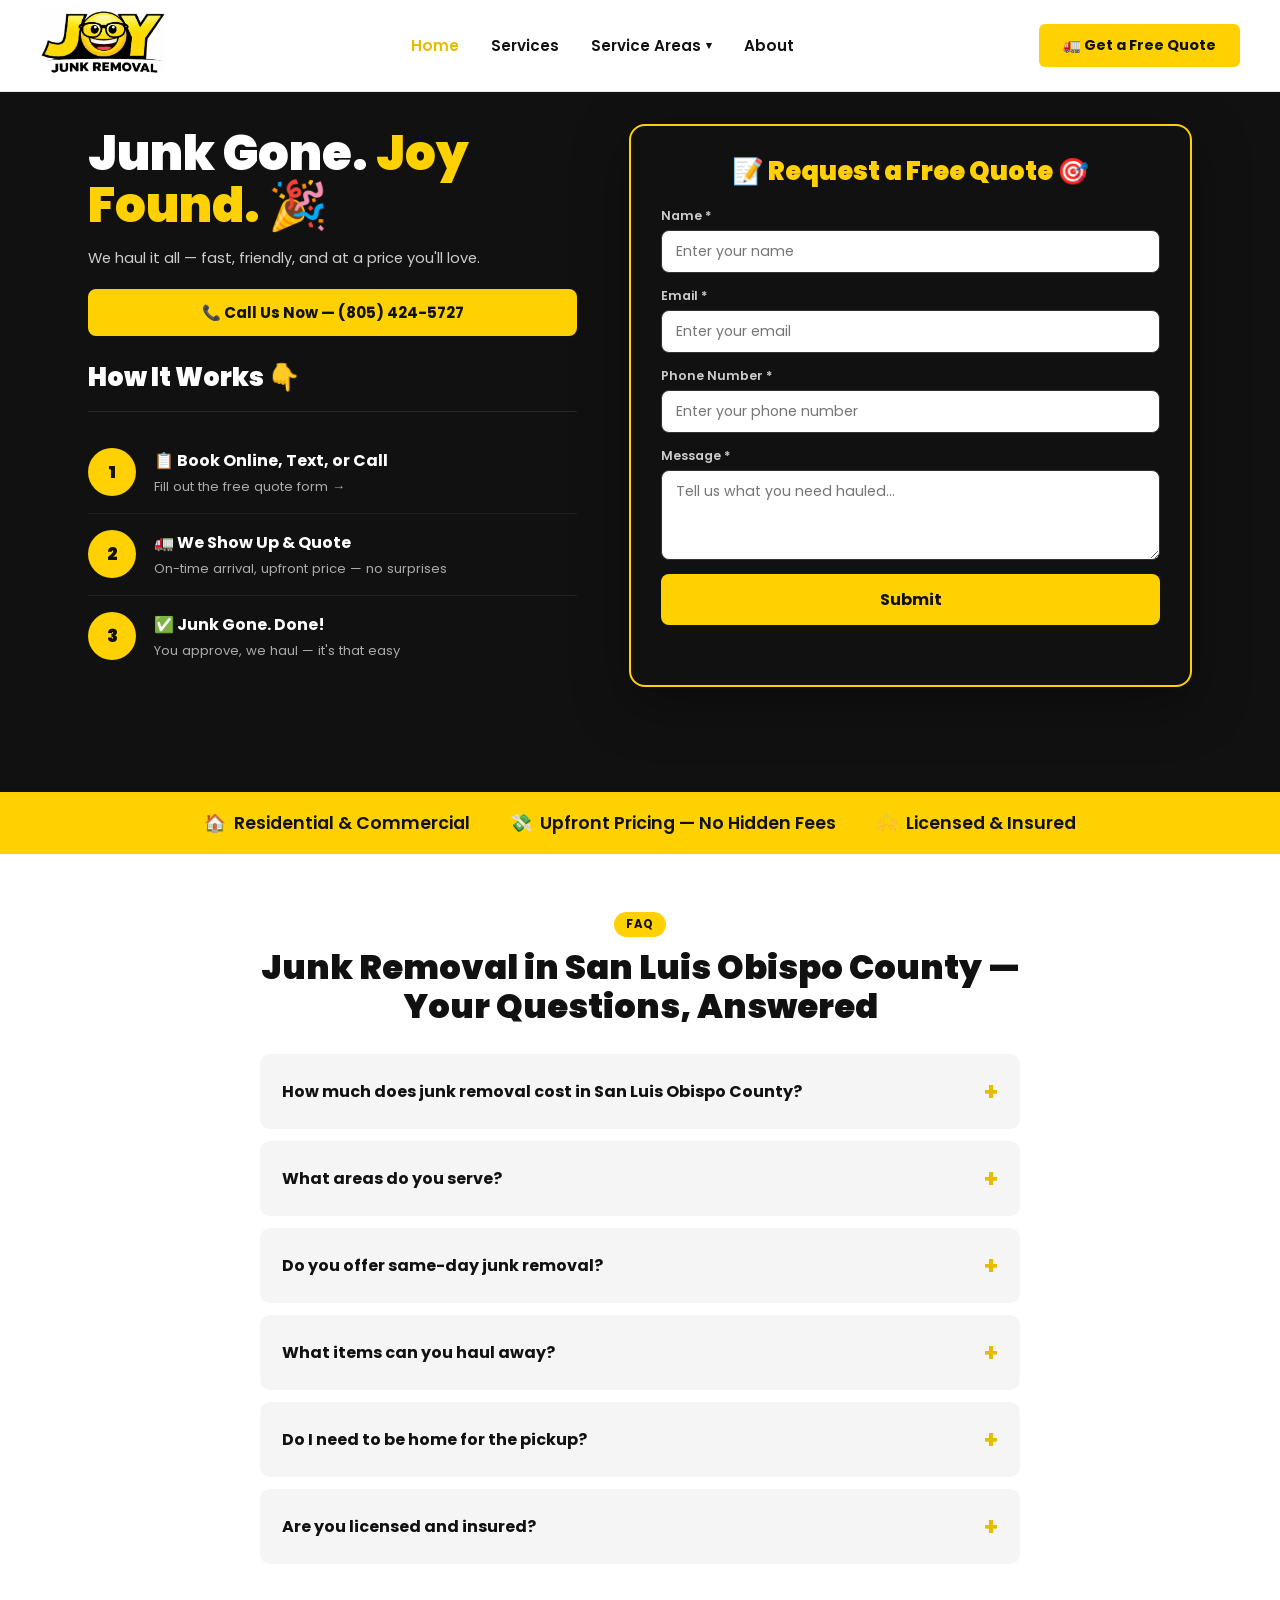
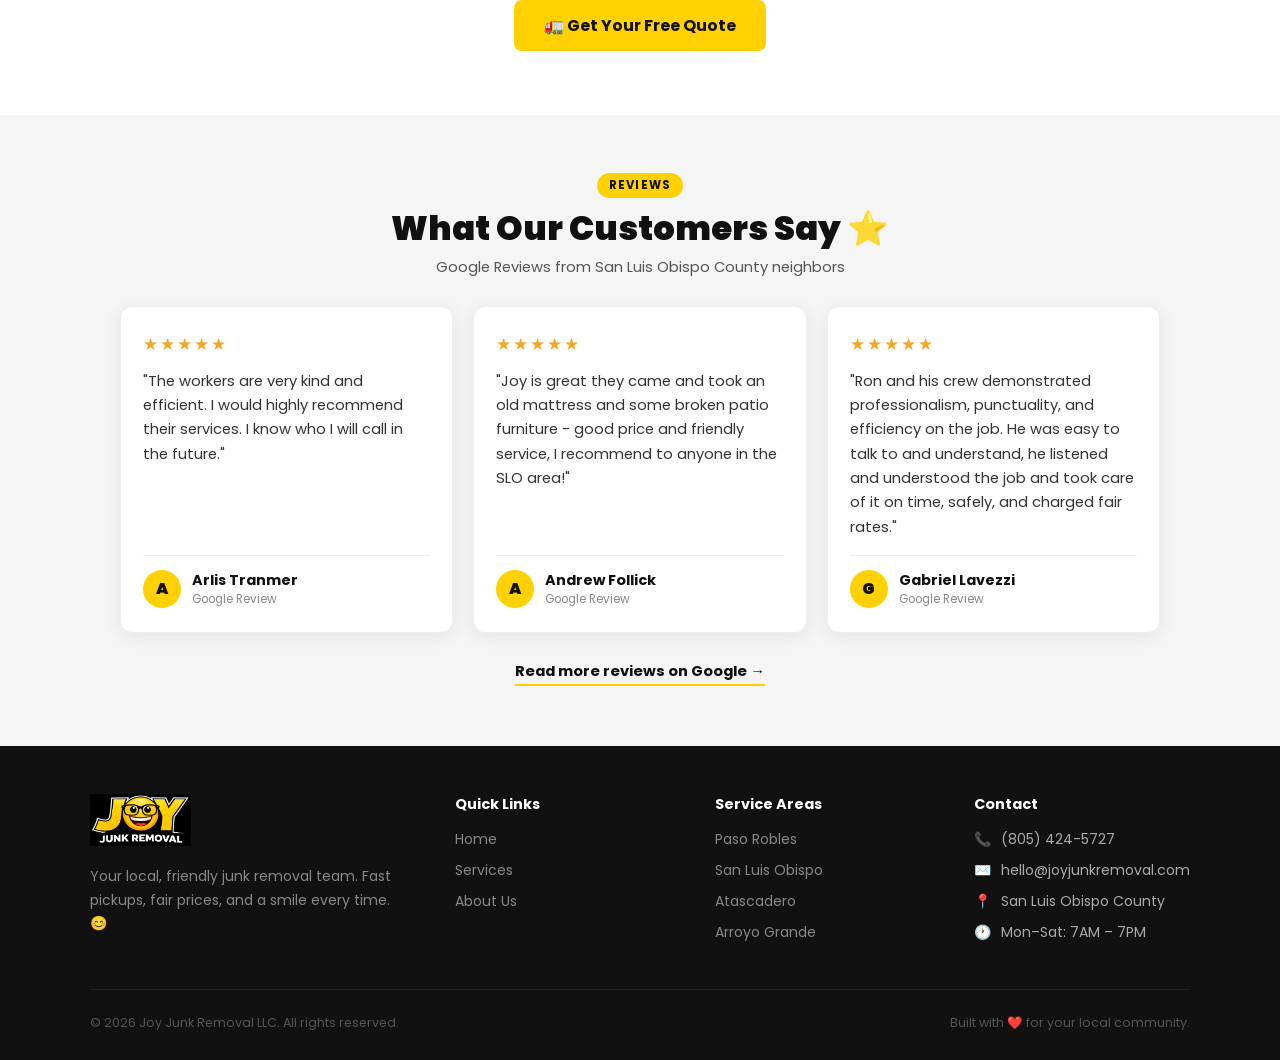
==== index.html @ c68dd7d0 "Add favicon, fix manifest icons, add branded 404 page Co-Authored-By: Claude Opus 4.8 <noreply@anthr" ====
<!DOCTYPE html>
<html lang="en">
<head>
  <meta charset="UTF-8" />
  <meta name="viewport" content="width=device-width, initial-scale=1.0" />
  <meta name="color-scheme" content="light" />
  <title>Junk Removal in San Luis Obispo County | Joy Junk Removal</title>
  <meta name="description" content="Fast, friendly junk removal in San Luis Obispo County. Upfront pricing, same-day pickups when available, licensed & insured. Call (805) 424-5727 for a free quote." />
  <link rel="canonical" href="https://joyjunkremoval.com/" />

  <!-- Open Graph / social -->
  <meta property="og:type" content="website" />
  <meta property="og:title" content="Junk Removal in San Luis Obispo County | Joy Junk Removal" />
  <meta property="og:description" content="Fast, friendly junk removal in San Luis Obispo County. Upfront pricing, licensed & insured. Call (805) 424-5727 for a free quote." />
  <meta property="og:url" content="https://joyjunkremoval.com/" />
  <meta property="og:image" content="https://joyjunkremoval.com/brand_assets/joyjunklogo.png" />
  <meta name="twitter:card" content="summary" />

  <link rel="preconnect" href="https://fonts.googleapis.com" />
  <link rel="preconnect" href="https://fonts.gstatic.com" crossorigin />
  <link href="https://fonts.googleapis.com/css2?family=Poppins:wght@400;600;700;900&display=swap" rel="stylesheet" />
  <link rel="manifest" href="manifest.json" />
  <meta name="theme-color" content="#FFD100" />
  <link rel="icon" type="image/png" href="/favicon.png" />
  <link rel="apple-touch-icon" href="/apple-touch-icon.png" />
  <link rel="stylesheet" href="css/styles.css" />

  <!-- ── LOCAL BUSINESS STRUCTURED DATA ── -->
  <script type="application/ld+json">
  {
    "@context": "https://schema.org",
    "@type": "LocalBusiness",
    "@id": "https://joyjunkremoval.com/#business",
    "name": "Joy Junk Removal",
    "image": "https://joyjunkremoval.com/brand_assets/joyjunklogo.png",
    "logo": "https://joyjunkremoval.com/brand_assets/joyjunklogo.png",
    "url": "https://joyjunkremoval.com/",
    "telephone": "+1-805-424-5727",
    "email": "hello@joyjunkremoval.com",
    "priceRange": "$$",
    "description": "Fast, friendly junk removal serving San Luis Obispo County. Furniture removal, home and estate cleanouts, appliance and electronics hauling, construction debris, and more. Upfront pricing, licensed and insured.",
    "areaServed": [
      { "@type": "AdministrativeArea", "name": "San Luis Obispo County" },
      { "@type": "City", "name": "San Luis Obispo" },
      { "@type": "City", "name": "Paso Robles" },
      { "@type": "City", "name": "Atascadero" },
      { "@type": "City", "name": "Arroyo Grande" },
      { "@type": "City", "name": "Pismo Beach" },
      { "@type": "City", "name": "Morro Bay" },
      { "@type": "City", "name": "Nipomo" },
      { "@type": "City", "name": "Templeton" },
      { "@type": "City", "name": "Los Osos" },
      { "@type": "City", "name": "Grover Beach" }
    ],
    "geo": { "@type": "GeoCoordinates", "latitude": 35.2828, "longitude": -120.6596 },
    "openingHoursSpecification": [{
      "@type": "OpeningHoursSpecification",
      "dayOfWeek": ["Monday","Tuesday","Wednesday","Thursday","Friday","Saturday"],
      "opens": "07:00",
      "closes": "19:00"
    }],
    "hasOfferCatalog": {
      "@type": "OfferCatalog",
      "name": "Junk Removal Services",
      "itemListElement": [
        { "@type": "Offer", "itemOffered": { "@type": "Service", "name": "Furniture Removal" } },
        { "@type": "Offer", "itemOffered": { "@type": "Service", "name": "Home Cleanouts" } },
        { "@type": "Offer", "itemOffered": { "@type": "Service", "name": "Construction Debris Removal" } },
        { "@type": "Offer", "itemOffered": { "@type": "Service", "name": "Appliance & Electronics Hauling" } },
        { "@type": "Offer", "itemOffered": { "@type": "Service", "name": "Yard Waste Removal" } },
        { "@type": "Offer", "itemOffered": { "@type": "Service", "name": "Office Cleanouts" } },
        { "@type": "Offer", "itemOffered": { "@type": "Service", "name": "Estate Cleanouts" } },
        { "@type": "Offer", "itemOffered": { "@type": "Service", "name": "Storage Unit Cleanouts" } }
      ]
    }
  }
  </script>

  <!-- ── FAQ STRUCTURED DATA ── -->
  <script type="application/ld+json">
  {
    "@context": "https://schema.org",
    "@type": "FAQPage",
    "mainEntity": [
      {
        "@type": "Question",
        "name": "How much does junk removal cost in San Luis Obispo County?",
        "acceptedAnswer": { "@type": "Answer", "text": "Pricing depends on the volume and type of items being hauled. Text us some photos or give us a call and we will give you a clear, upfront price before we lift a single item — no hidden fees or surprises. Reach us at (805) 424-5727 or fill out our online form." }
      },
      {
        "@type": "Question",
        "name": "What areas do you serve?",
        "acceptedAnswer": { "@type": "Answer", "text": "We serve all of San Luis Obispo County, including San Luis Obispo, Paso Robles, Atascadero, Arroyo Grande, Pismo Beach, Morro Bay, Nipomo, Templeton, Los Osos, and Grover Beach." }
      },
      {
        "@type": "Question",
        "name": "Do you offer same-day junk removal?",
        "acceptedAnswer": { "@type": "Answer", "text": "Yes — we offer same-day and next-day pickups whenever our schedule allows. Call us early at (805) 424-5727 to check availability for your area." }
      },
      {
        "@type": "Question",
        "name": "What items can you haul away?",
        "acceptedAnswer": { "@type": "Answer", "text": "We haul furniture, mattresses, appliances, electronics, construction debris, yard waste, and full home, office, estate, and storage-unit cleanouts. If you're not sure about an item, just ask." }
      },
      {
        "@type": "Question",
        "name": "Do I need to be home for the pickup?",
        "acceptedAnswer": { "@type": "Answer", "text": "Not always. As long as we can safely access the items and you've approved the quote, we can often complete the job without you being on site. We'll coordinate the details when you book." }
      },
      {
        "@type": "Question",
        "name": "Are you licensed and insured?",
        "acceptedAnswer": { "@type": "Answer", "text": "Yes. Joy Junk Removal is fully licensed and insured, so your home and property are protected on every job." }
      }
    ]
  }
  </script>
</head>
<body>

  <!-- ── NAVBAR ── -->
  <nav>
    <a class="logo" href="index.html">
      <img src="brand_assets/joyjunklogo_cropped.png" alt="Joy Junk Removal" />
    </a>
    <ul class="nav-links">
      <li><a href="index.html" class="active">Home</a></li>
      <li><a href="services.html">Services</a></li>
      <li class="nav-dropdown">
        <span class="nav-dropdown-toggle">Service Areas</span>
        <ul class="nav-dropdown-menu">
          <li><a href="paso-robles-junk-removal.html">Paso Robles</a></li>
          <li><a href="san-luis-obispo-junk-removal.html">San Luis Obispo</a></li>
          <li><a href="atascadero-junk-removal.html">Atascadero</a></li>
          <li><a href="arroyo-grande-junk-removal.html">Arroyo Grande</a></li>
        </ul>
      </li>
      <li><a href="about.html">About</a></li>
    </ul>
    <a class="nav-cta" href="#quote-form">🚛 Get a Free Quote</a>
    <button class="nav-hamburger" id="nav-hamburger" aria-label="Toggle menu">
      <span></span><span></span><span></span>
    </button>
    <div class="nav-mobile-menu" id="nav-mobile-menu">
      <ul>
        <li><a href="index.html" class="active">Home</a></li>
        <li><a href="services.html">Services</a></li>
        <li class="nav-mobile-sub">
          <button class="nav-mobile-sub-toggle" id="nav-mobile-sub-toggle">Service Areas <span>+</span></button>
          <ul class="nav-mobile-sub-menu" id="nav-mobile-sub-menu">
            <li><a href="paso-robles-junk-removal.html">Paso Robles</a></li>
            <li><a href="san-luis-obispo-junk-removal.html">San Luis Obispo</a></li>
            <li><a href="atascadero-junk-removal.html">Atascadero</a></li>
            <li><a href="arroyo-grande-junk-removal.html">Arroyo Grande</a></li>
          </ul>
        </li>
        <li><a href="about.html">About</a></li>
      </ul>
    </div>
  </nav>

  <!-- ── HERO + FORM ── -->
  <div class="hero-form-wrapper">
    <div class="hero-form">

      <!-- LEFT: headline + info -->
      <div class="hero-content">
        <h1>Junk Gone. <span>Joy Found.</span> 🎉</h1>
        <p class="sub">We haul it all — fast, friendly, and at a price you'll love.</p>
        <a class="call-cta" href="tel:+18054245727">📞 Call Us Now — (805) 424-5727</a>
        <p style="font-size:1.6rem;font-weight:900;color:#fff;margin-bottom:14px;">How It Works 👇</p>
        <div class="hero-contact-strip">
          <div class="hcs-item">
            <div class="hcs-icon">1</div>
            <div>
              <a href="#quote-form" style="color:#fff;text-decoration:none;"><strong>📋 Book Online, Text, or Call</strong></a>
              <span>Fill out the free quote form →</span>
            </div>
          </div>
          <div class="hcs-item">
            <div class="hcs-icon">2</div>
            <div><strong>🚛 We Show Up & Quote</strong><span>On-time arrival, upfront price — no surprises</span></div>
          </div>
          <div class="hcs-item">
            <div class="hcs-icon">3</div>
            <div><strong>✅ Junk Gone. Done!</strong><span>You approve, we haul — it's that easy</span></div>
          </div>
        </div>
        <a href="#quote-form" class="mobile-form-cta">Fill out the form below ↓</a>
      </div>

      <!-- RIGHT: form -->
      <div class="form-panel" id="quote-form">
        <h3>📝 Request a Free Quote 🎯</h3>
        <form id="contact-form" onsubmit="submitForm(event)">
          <div class="cf-group">
            <label>Name *</label>
            <input type="text" id="cf-name" placeholder="Enter your name" required />
          </div>
          <div class="cf-group">
            <label>Email *</label>
            <input type="email" id="cf-email" placeholder="Enter your email" required />
          </div>
          <div class="cf-group">
            <label>Phone Number *</label>
            <input type="tel" id="cf-phone" placeholder="Enter your phone number" required />
          </div>
          <div class="cf-group">
            <label>Message *</label>
            <textarea id="cf-message" placeholder="Tell us what you need hauled..." required></textarea>
          </div>
          <button type="submit" class="cf-submit" id="cf-btn">Submit</button>
          <p class="cf-note" id="cf-status"></p>
        </form>
      </div>

    </div>
  </div>

  <!-- ── TRUST BAR ── -->
  <div class="trust-bar">
    <div class="trust-item"><span>🏠</span> Residential & Commercial</div>
    <div class="trust-item"><span>💸</span> Upfront Pricing — No Hidden Fees</div>
    <div class="trust-item"><span>🙌</span> Licensed & Insured</div>
  </div>

  <!-- ── FAQ ── -->
  <section class="faq-section" id="faq">
    <div class="faq-inner">
      <div class="section-label">FAQ</div>
      <h2 class="faq-heading">Junk Removal in San Luis Obispo County — Your Questions, Answered</h2>

      <details class="faq-item">
        <summary>How much does junk removal cost in San Luis Obispo County?</summary>
        <p>Pricing depends on the volume and type of items being hauled. Text us some photos or give us a call and we will give you a clear, upfront price before we lift a single item — no hidden fees or surprises. Reach us at (805) 424-5727 or fill out our online form.</p>
      </details>

      <details class="faq-item">
        <summary>What areas do you serve?</summary>
        <p>We serve all of San Luis Obispo County, including San Luis Obispo, Paso Robles, Atascadero, Arroyo Grande, Pismo Beach, Morro Bay, Nipomo, Templeton, Los Osos, and Grover Beach.</p>
      </details>

      <details class="faq-item">
        <summary>Do you offer same-day junk removal?</summary>
        <p>Yes — we offer same-day and next-day pickups whenever our schedule allows. Call us early at (805) 424-5727 to check availability for your area.</p>
      </details>

      <details class="faq-item">
        <summary>What items can you haul away?</summary>
        <p>We haul furniture, mattresses, appliances, electronics, construction debris, yard waste, and full home, office, estate, and storage-unit cleanouts. If you're not sure about an item, just ask.</p>
      </details>

      <details class="faq-item">
        <summary>Do I need to be home for the pickup?</summary>
        <p>Not always. As long as we can safely access the items and you've approved the quote, we can often complete the job without you being on site. We'll coordinate the details when you book.</p>
      </details>

      <details class="faq-item">
        <summary>Are you licensed and insured?</summary>
        <p>Yes. Joy Junk Removal is fully licensed and insured, so your home and property are protected on every job.</p>
      </details>

      <a class="faq-cta" href="#quote-form">🚛 Get Your Free Quote</a>
    </div>
  </section>

  <!-- ── CUSTOMER REVIEWS ── -->
  <section class="reviews-section" id="reviews">
    <div class="reviews-inner">
      <div class="section-label">Reviews</div>
      <h2 class="reviews-heading">What Our Customers Say ⭐</h2>
      <p class="reviews-sub">Google Reviews from San Luis Obispo County neighbors</p>
      <div class="reviews-grid">
        <div class="review-card">
          <div class="review-stars" aria-label="5 out of 5 stars">★★★★★</div>
          <p class="review-text">"The workers are very kind and efficient. I would highly recommend their services. I know who I will call in the future."</p>
          <div class="review-meta">
            <div class="review-avatar">A</div>
            <div>
              <div class="review-author">Arlis Tranmer</div>
              <div class="review-source">Google Review</div>
            </div>
          </div>
        </div>
        <div class="review-card">
          <div class="review-stars" aria-label="5 out of 5 stars">★★★★★</div>
          <p class="review-text">"Joy is great they came and took an old mattress and some broken patio furniture - good price and friendly service, I recommend to anyone in the SLO area!"</p>
          <div class="review-meta">
            <div class="review-avatar">A</div>
            <div>
              <div class="review-author">Andrew Follick</div>
              <div class="review-source">Google Review</div>
            </div>
          </div>
        </div>
        <div class="review-card">
          <div class="review-stars" aria-label="5 out of 5 stars">★★★★★</div>
          <p class="review-text">"Ron and his crew demonstrated professionalism, punctuality, and efficiency on the job. He was easy to talk to and understand, he listened and understood the job and took care of it on time, safely, and charged fair rates."</p>
          <div class="review-meta">
            <div class="review-avatar">G</div>
            <div>
              <div class="review-author">Gabriel Lavezzi</div>
              <div class="review-source">Google Review</div>
            </div>
          </div>
        </div>
      </div>
      <a class="reviews-link" href="https://share.google/LmObr60gW9SsakL2L" target="_blank" rel="noopener">Read more reviews on Google →</a>
    </div>
  </section>

  <!-- ── FOOTER ── -->
  <footer>
    <div class="footer-inner" style="grid-template-columns: 1.5fr 1fr 1fr 1fr;">
      <div class="footer-brand">
        <img src="brand_assets/joyjunklogo2_cropped.png" alt="Joy Junk Removal" />
        <p>Your local, friendly junk removal team. Fast pickups, fair prices, and a smile every time. 😊</p>
      </div>
      <div class="footer-col">
        <h4>Quick Links</h4>
        <ul>
          <li><a href="index.html">Home</a></li>
          <li><a href="services.html">Services</a></li>
          <li><a href="about.html">About Us</a></li>
        </ul>
      </div>
      <div class="footer-col">
        <h4>Service Areas</h4>
        <ul>
          <li><a href="paso-robles-junk-removal.html">Paso Robles</a></li>
          <li><a href="san-luis-obispo-junk-removal.html">San Luis Obispo</a></li>
          <li><a href="atascadero-junk-removal.html">Atascadero</a></li>
          <li><a href="arroyo-grande-junk-removal.html">Arroyo Grande</a></li>
        </ul>
      </div>
      <div class="footer-col">
        <h4>Contact</h4>
        <div class="footer-contact-item"><span>📞</span><span>(805) 424-5727</span></div>
        <div class="footer-contact-item"><span>✉️</span><span>hello@joyjunkremoval.com</span></div>
        <div class="footer-contact-item"><span>📍</span><span>San Luis Obispo County</span></div>
        <div class="footer-contact-item"><span>🕐</span><span>Mon–Sat: 7AM – 7PM</span></div>
      </div>
    </div>
    <div class="footer-bottom">
      <span>© 2026 Joy Junk Removal LLC. All rights reserved.</span>
      <span>Built with ❤️ for your local community.</span>
    </div>
  </footer>

  <script>if ("serviceWorker" in navigator) navigator.serviceWorker.register("/sw.js");</script>
  <script src="js/main.js" defer></script>
  <!-- Cloudflare Web Analytics -->
  <script defer src='https://static.cloudflareinsights.com/beacon.min.js' data-cf-beacon='{"token": "8697895367854fa19066d54d966d7712"}'></script>
</body>
</html>
---- css/styles.css ----
*, *::before, *::after { box-sizing: border-box; margin: 0; padding: 0; }
:root { color-scheme: light; }

:root {
  --yellow: #FFD100;
  --yellow-dark: #e6bc00;
  --black: #111111;
  --white: #ffffff;
  --gray: #f5f5f5;
  --text-muted: #555;
}

html { scroll-behavior: smooth; overflow-x: hidden; }

body {
  font-family: 'Poppins', sans-serif;
  color: var(--black);
  background: var(--white);
  overflow-x: hidden;
}

/* ── NAVBAR ── */
nav {
  position: sticky;
  top: 0;
  z-index: 100;
  background: var(--white);
  border-bottom: 1px solid #e8e8e8;
  display: flex;
  align-items: center;
  justify-content: space-between;
  padding: 10px 40px;
}

nav .logo img {
  height: 64px;
  width: auto;
}

nav .nav-links {
  display: flex;
  gap: 32px;
  list-style: none;
}

nav .nav-links a {
  color: var(--black);
  text-decoration: none;
  font-weight: 600;
  font-size: 0.95rem;
  transition: color 0.2s;
}

nav .nav-links a:hover,
nav .nav-links a.active { color: var(--yellow-dark); }

nav .nav-cta {
  background: var(--yellow);
  color: var(--black);
  font-weight: 700;
  font-size: 0.9rem;
  padding: 11px 24px;
  border-radius: 6px;
  text-decoration: none;
  transition: background 0.2s, transform 0.15s;
  white-space: nowrap;
}

nav .nav-cta:hover {
  background: var(--yellow-dark);
  transform: translateY(-1px);
}

/* ── HERO + FORM ── */
.hero-form {
  background: var(--black);
  color: var(--white);
  padding: 32px 48px 36px;
  display: grid;
  grid-template-columns: 1fr 1.15fr;
  gap: 52px;
  max-width: 1200px;
  margin: 0 auto;
  align-items: start;
  min-height: 700px;
}

.hero-content {
  padding-top: 4px;
  display: flex;
  flex-direction: column;
}

.hero-badge {
  display: inline-block;
  background: var(--yellow);
  color: var(--black);
  font-weight: 700;
  font-size: 0.72rem;
  letter-spacing: 0.09em;
  text-transform: uppercase;
  padding: 4px 12px;
  border-radius: 20px;
  margin-bottom: 14px;
}

.hero-content h1 {
  font-size: clamp(2rem, 3.8vw, 3rem);
  font-weight: 900;
  line-height: 1.08;
  margin-bottom: 14px;
}

.hero-content h1 span { color: var(--yellow); }

.hero-content .sub {
  font-size: 0.92rem;
  color: #ccc;
  line-height: 1.7;
  margin-bottom: 18px;
  max-width: 440px;
}

/* Phone CTA */
.call-cta {
  display: flex;
  width: 100%;
  justify-content: center;
  align-items: center;
  gap: 10px;
  background: var(--yellow);
  border: 2px solid var(--yellow);
  color: var(--black);
  font-weight: 700;
  font-size: 0.95rem;
  padding: 10px 28px;
  border-radius: 8px;
  text-decoration: none;
  transition: background 0.2s, border-color 0.2s;
  margin-bottom: 22px;
}

.call-cta:hover {
  background: var(--yellow-dark);
  border-color: var(--yellow-dark);
}

/* How It Works */
.hero-contact-strip {
  display: flex;
  flex-direction: column;
  gap: 0;
  border-top: 1px solid rgba(255,255,255,0.1);
  padding-top: 20px;
  flex: 1;
}

.hcs-item {
  display: flex;
  align-items: center;
  gap: 18px;
  font-size: 0.95rem;
  color: #bbb;
  flex: 1;
  padding: 16px 0;
  border-bottom: 1px solid rgba(255,255,255,0.07);
}

.hcs-item:last-child { border-bottom: none; }

.hcs-icon {
  width: 48px;
  height: 48px;
  background: var(--yellow);
  border-radius: 50%;
  display: flex;
  align-items: center;
  justify-content: center;
  font-size: 1.1rem;
  font-weight: 900;
  flex-shrink: 0;
  color: var(--black);
}

.hcs-item strong {
  display: block;
  color: var(--white);
  font-size: 1rem;
  font-weight: 700;
}

.hcs-item span {
  display: block;
  font-size: 0.82rem;
  color: #aaa;
  margin-top: 4px;
}

/* Form panel */
.form-panel {
  background: var(--black);
  border-radius: 16px;
  padding: 26px 30px 22px;
  box-shadow: 0 16px 56px rgba(0,0,0,0.35);
  border: 2px solid var(--yellow);
  color: var(--white);
  height: auto;
  overflow: hidden;
}

.form-panel h3 {
  font-size: 1.6rem;
  font-weight: 900;
  margin-bottom: 16px;
  color: var(--yellow);
  text-align: center;
}

.form-row {
  display: grid;
  grid-template-columns: 1fr 1fr;
  gap: 12px;
}

.form-group { margin-bottom: 10px; }

.form-group label {
  display: block;
  font-size: 0.74rem;
  font-weight: 600;
  margin-bottom: 4px;
  color: #444;
}

.form-group input,
.form-group select,
.form-group textarea {
  width: 100%;
  padding: 8px 11px;
  border: 1.5px solid #ddd;
  border-radius: 7px;
  font-family: 'Poppins', sans-serif;
  font-size: 0.85rem;
  color: var(--black);
  background: var(--white);
  transition: border-color 0.2s;
  outline: none;
}

.form-group input:focus,
.form-group select:focus,
.form-group textarea:focus {
  border-color: var(--yellow);
  box-shadow: 0 0 0 3px rgba(255,209,0,0.18);
}

.form-group textarea {
  resize: vertical;
  min-height: 62px;
}

.form-submit {
  width: 100%;
  background: var(--yellow);
  color: var(--black);
  font-family: 'Poppins', sans-serif;
  font-weight: 700;
  font-size: 0.95rem;
  padding: 12px;
  border: none;
  border-radius: 8px;
  cursor: pointer;
  margin-top: 2px;
  transition: background 0.2s, transform 0.15s;
}

.form-submit:hover {
  background: var(--yellow-dark);
  transform: translateY(-2px);
}

.form-note {
  text-align: center;
  font-size: 0.72rem;
  color: #aaa;
  margin-top: 8px;
}

/* ── TRUST BAR ── */
.trust-bar {
  background: var(--yellow);
  padding: 18px 40px;
  display: flex;
  align-items: center;
  justify-content: center;
  gap: 40px;
  flex-wrap: wrap;
}

.trust-item {
  display: flex;
  align-items: center;
  gap: 8px;
  font-weight: 600;
  font-size: 1.1rem;
  color: var(--black);
}

/* ── FOOTER ── */
footer {
  background: var(--black);
  color: #aaa;
  padding: 48px 40px 28px;
}

.footer-inner {
  max-width: 1100px;
  margin: 0 auto;
  display: grid;
  grid-template-columns: 1.5fr 1fr 1fr;
  gap: 48px;
  padding-bottom: 36px;
  border-bottom: 1px solid #222;
}

.footer-brand img {
  height: 52px;
  margin-bottom: 12px;
}

.footer-brand p {
  font-size: 0.875rem;
  line-height: 1.7;
  color: #888;
}

.footer-col h4 {
  font-size: 0.9rem;
  font-weight: 700;
  color: var(--white);
  margin-bottom: 14px;
}

.footer-col ul { list-style: none; }

.footer-col ul li {
  margin-bottom: 10px;
  font-size: 0.875rem;
}

.footer-col ul li a {
  color: #888;
  text-decoration: none;
  transition: color 0.2s;
}

.footer-col ul li a:hover { color: var(--yellow); }

.footer-contact-item {
  display: flex;
  gap: 10px;
  align-items: flex-start;
  margin-bottom: 10px;
  font-size: 0.875rem;
}

.footer-bottom {
  max-width: 1100px;
  margin: 24px auto 0;
  display: flex;
  justify-content: space-between;
  align-items: center;
  font-size: 0.78rem;
  color: #555;
  flex-wrap: wrap;
  gap: 10px;
}

/* ── SHARED (services/about pages) ── */
.section-label {
  display: inline-block; background: var(--yellow); color: var(--black);
  font-weight: 700; font-size: 0.72rem; letter-spacing: 0.1em;
  text-transform: uppercase; padding: 4px 12px; border-radius: 20px; margin-bottom: 12px;
}

.btn-cta {
  background: var(--yellow); color: var(--black); font-family: 'Poppins', sans-serif;
  font-weight: 700; font-size: 0.92rem; padding: 11px 22px; border-radius: 7px;
  text-decoration: none; white-space: nowrap; transition: background 0.2s, transform 0.15s;
  text-align: center; display: block;
}

.btn-cta:hover { background: var(--yellow-dark); transform: translateY(-1px); }

/* outer wrapper forces black bg edge-to-edge */
.hero-form-wrapper { background: var(--black); }

#quote-form { scroll-margin-top: 88px; }

/* ── CUSTOM CONTACT FORM ── */
#contact-form { display: flex; flex-direction: column; gap: 14px; }

.cf-group { display: flex; flex-direction: column; gap: 5px; }

.cf-group label {
  font-size: 0.78rem; font-weight: 600; color: #ccc;
}

.cf-group input,
.cf-group textarea {
  width: 100%; padding: 10px 14px;
  border: 1.5px solid #333; border-radius: 8px;
  font-family: 'Poppins', sans-serif; font-size: 0.88rem;
  color: var(--black); background: var(--white);
  transition: border-color 0.2s; outline: none;
}

.cf-group input:focus,
.cf-group textarea:focus {
  border-color: var(--yellow);
  box-shadow: 0 0 0 3px rgba(255,209,0,0.2);
}

.cf-group textarea { min-height: 90px; resize: vertical; }

.cf-submit {
  width: 100%; background: var(--yellow); color: var(--black);
  font-family: 'Poppins', sans-serif; font-weight: 700;
  font-size: 1rem; padding: 13px; border: none;
  border-radius: 8px; cursor: pointer;
  transition: background 0.2s, transform 0.15s;
}

.cf-submit:hover { background: var(--yellow-dark); transform: translateY(-2px); }
.cf-submit:disabled { background: #888; cursor: not-allowed; transform: none; }

.cf-note {
  text-align: center; font-size: 0.82rem;
  color: #aaa; margin-top: 4px; min-height: 20px;
}

.cf-invalid { border-color: #f87171 !important; }
.cf-invalid:focus { box-shadow: 0 0 0 3px rgba(248,113,113,0.2) !important; }
.cf-field-error { font-size: 0.75rem; color: #f87171; margin-top: 2px; }

/* ── FORM IFRAME ── */
.crm-wrap {
  overflow: hidden;
  height: 580px;
  position: relative;
  border-radius: 8px;
  background: #fff;
}

.crm-iframe {
  position: absolute;
  top: -390px;
  left: 0;
  width: 100%;
  height: 2200px;
  border: none;
  opacity: 0;
  animation: showForm 0.5s ease 2.5s forwards;
}

@keyframes showForm {
  to { opacity: 1; }
}

/* ── HAMBURGER MENU ── */
.nav-hamburger {
  display: none;
  flex-direction: column;
  gap: 5px;
  background: none;
  border: none;
  cursor: pointer;
  padding: 4px;
  margin-left: 12px;
}

.nav-hamburger span {
  display: block;
  width: 24px;
  height: 2.5px;
  background: var(--black);
  border-radius: 2px;
  transition: transform 0.25s, opacity 0.2s;
}

.nav-hamburger.open span:nth-child(1) { transform: translateY(7.5px) rotate(45deg); }
.nav-hamburger.open span:nth-child(2) { opacity: 0; }
.nav-hamburger.open span:nth-child(3) { transform: translateY(-7.5px) rotate(-45deg); }

.nav-mobile-menu {
  display: none;
  position: absolute;
  top: 100%;
  left: 0;
  right: 0;
  background: var(--black);
  border-bottom: 3px solid var(--yellow);
  z-index: 99;
}

.nav-mobile-menu.open { display: block; }

.nav-mobile-menu ul {
  list-style: none;
  padding: 8px 24px 16px;
}

.nav-mobile-menu ul li a {
  display: block;
  padding: 14px 0;
  color: var(--white);
  text-decoration: none;
  font-weight: 700;
  font-size: 1.05rem;
  border-bottom: 1px solid rgba(255,255,255,0.1);
  transition: color 0.2s;
}

.nav-mobile-menu ul li:last-child a { border-bottom: none; }

.nav-mobile-menu ul li a:hover,
.nav-mobile-menu ul li a.active { color: var(--yellow); }

/* ── NAV: SERVICE AREAS DROPDOWN (desktop) ── */
nav .nav-links { align-self: stretch; align-items: stretch; }
nav .nav-links > li { display: flex; align-items: center; }
.nav-dropdown { position: relative; }
.nav-dropdown-toggle {
  color: var(--black);
  font-weight: 600;
  font-size: 0.95rem;
  cursor: pointer;
  display: inline-flex;
  align-items: center;
  gap: 5px;
  height: 100%;
  transition: color 0.2s;
}
.nav-dropdown-toggle::after { content: "▾"; font-size: 0.7rem; }
.nav-dropdown-toggle:hover,
.nav-dropdown-toggle.active { color: var(--yellow-dark); }
.nav-dropdown-menu {
  display: none;
  position: absolute;
  top: 100%;
  left: 50%;
  transform: translateX(-50%);
  background: var(--white);
  border: 1px solid #e8e8e8;
  border-top: 3px solid var(--yellow);
  border-radius: 0 0 10px 10px;
  box-shadow: 0 14px 32px rgba(0,0,0,0.13);
  min-width: 210px;
  padding: 6px 0;
  list-style: none;
  z-index: 101;
}
.nav-dropdown:hover .nav-dropdown-menu,
.nav-dropdown:focus-within .nav-dropdown-menu { display: block; }
.nav-dropdown-menu li a {
  display: block;
  padding: 11px 20px;
  white-space: nowrap;
  font-size: 0.9rem;
  font-weight: 600;
  color: var(--black);
  text-decoration: none;
  transition: background 0.15s, color 0.15s;
}
.nav-dropdown-menu li a:hover,
.nav-dropdown-menu li a.active { background: var(--gray); color: var(--yellow-dark); }

/* ── NAV: SERVICE AREAS (mobile submenu) ── */
.nav-mobile-sub-toggle {
  width: 100%;
  background: none;
  border: none;
  border-bottom: 1px solid rgba(255,255,255,0.1);
  color: var(--white);
  font-family: 'Poppins', sans-serif;
  font-weight: 700;
  font-size: 1.05rem;
  padding: 14px 0;
  display: flex;
  justify-content: space-between;
  align-items: center;
  cursor: pointer;
}
.nav-mobile-sub-toggle span { font-size: 1.5rem; line-height: 1; transition: transform 0.2s; }
.nav-mobile-sub-toggle.open span { transform: rotate(45deg); }
.nav-mobile-menu .nav-mobile-sub-menu {
  display: none;
  list-style: none;
  padding: 0 0 0 16px;
}
.nav-mobile-menu .nav-mobile-sub-menu.open { display: block; }

/* ── FAQ SECTION ── */
.faq-section {
  background: var(--white);
  padding: 56px 24px 64px;
}

.faq-inner {
  max-width: 760px;
  margin: 0 auto;
  text-align: center;
}

.faq-heading {
  font-size: clamp(1.5rem, 3vw, 2.1rem);
  font-weight: 900;
  line-height: 1.15;
  margin-bottom: 28px;
}

.faq-item {
  text-align: left;
  background: var(--gray);
  border-radius: 10px;
  border: 2px solid transparent;
  margin-bottom: 12px;
  padding: 0 20px;
  transition: border-color 0.2s;
}

.faq-item[open] { border-color: var(--yellow); }

.faq-item summary {
  list-style: none;
  cursor: pointer;
  font-weight: 700;
  font-size: 1rem;
  padding: 18px 0;
  display: flex;
  justify-content: space-between;
  align-items: center;
  gap: 16px;
}

.faq-item summary::-webkit-details-marker { display: none; }

.faq-item summary::after {
  content: "+";
  font-size: 1.5rem;
  font-weight: 700;
  color: var(--yellow-dark);
  flex-shrink: 0;
  transition: transform 0.2s;
}

.faq-item[open] summary::after { content: "−"; }

.faq-item p {
  font-size: 0.92rem;
  color: var(--text-muted);
  line-height: 1.65;
  padding: 0 0 18px;
}

.faq-cta {
  display: inline-block;
  margin-top: 24px;
  background: var(--yellow);
  color: var(--black);
  font-weight: 700;
  font-size: 1rem;
  padding: 13px 30px;
  border-radius: 8px;
  text-decoration: none;
  transition: background 0.2s, transform 0.15s;
}

.faq-cta:hover { background: var(--yellow-dark); transform: translateY(-2px); }

/* ── SERVICE-AREA PAGES ── */
.sa-hero {
  background: var(--black);
  color: var(--white);
  text-align: center;
  padding: 52px 24px 56px;
}
.sa-hero .section-label { margin-bottom: 14px; }
.sa-hero h1 {
  font-size: clamp(1.9rem, 4vw, 2.8rem);
  font-weight: 900;
  line-height: 1.12;
  margin-bottom: 14px;
}
.sa-hero h1 span { color: var(--yellow); }
.sa-hero .sa-sub {
  font-size: 1rem;
  color: #ccc;
  line-height: 1.7;
  max-width: 640px;
  margin: 0 auto 26px;
}
.sa-hero-ctas {
  display: flex;
  gap: 14px;
  justify-content: center;
  flex-wrap: wrap;
  max-width: 540px;
  margin: 0 auto;
}
.sa-hero-ctas .call-cta,
.sa-hero-ctas .btn-cta {
  margin: 0;
  width: auto;
  flex: 1 1 210px;
  display: flex;
  align-items: center;
  justify-content: center;
  padding: 14px 22px;
  font-size: 0.95rem;
  border: 2px solid var(--yellow);
}

.sa-section {
  max-width: 860px;
  margin: 0 auto;
  padding: 46px 24px;
}
.sa-section h2 {
  font-size: clamp(1.4rem, 3vw, 2rem);
  font-weight: 900;
  line-height: 1.15;
  margin-bottom: 14px;
}
.sa-section h2 span { color: var(--yellow-dark); }
.sa-section h3 {
  font-size: 1.05rem;
  font-weight: 700;
  margin: 18px 0 4px;
}
.sa-section p {
  font-size: 0.95rem;
  color: var(--text-muted);
  line-height: 1.75;
  margin-bottom: 12px;
}
.sa-section p a { color: var(--yellow-dark); font-weight: 600; text-decoration: none; }
.sa-section p a:hover { text-decoration: underline; }

.sa-services {
  display: grid;
  grid-template-columns: repeat(3, 1fr);
  gap: 12px;
  margin-top: 20px;
}
.sa-service {
  background: var(--gray);
  border-radius: 10px;
  padding: 16px 14px;
  text-align: center;
  border: 2px solid transparent;
  text-decoration: none;
  color: var(--black);
  transition: border-color 0.2s, transform 0.15s, box-shadow 0.2s;
}
.sa-service:hover {
  border-color: var(--yellow);
  transform: translateY(-3px);
  box-shadow: 0 8px 20px rgba(0,0,0,0.08);
}
.sa-service .icon { font-size: 1.6rem; margin-bottom: 6px; display: block; }
.sa-service strong { display: block; font-size: 0.85rem; font-weight: 700; margin-bottom: 4px; }
.sa-service span { font-size: 0.75rem; color: var(--text-muted); line-height: 1.5; }

.sa-cta-band {
  background: var(--yellow);
  text-align: center;
  padding: 44px 24px;
}
.sa-cta-band h2 {
  font-size: clamp(1.4rem, 3vw, 1.9rem);
  font-weight: 900;
  margin-bottom: 10px;
  color: var(--black);
}
.sa-cta-band p { color: #333; margin-bottom: 20px; font-weight: 600; }
.sa-cta-band .sa-hero-ctas .call-cta {
  background: var(--black);
  border-color: var(--black);
  color: var(--yellow);
}
.sa-cta-band .sa-hero-ctas .call-cta:hover { background: #000; }
.sa-cta-band .sa-hero-ctas .btn-cta {
  background: var(--black);
  color: var(--yellow);
  border-color: var(--black);
}
.sa-cta-band .sa-hero-ctas .btn-cta:hover { background: #000; }

.sa-nearby {
  display: flex;
  flex-wrap: wrap;
  gap: 10px;
  margin-top: 16px;
}
.sa-nearby a {
  background: var(--gray);
  color: var(--black);
  font-weight: 600;
  font-size: 0.85rem;
  padding: 8px 16px;
  border-radius: 20px;
  text-decoration: none;
  transition: background 0.2s;
}
.sa-nearby a:hover { background: var(--yellow); }

@media (max-width: 700px) {
  .sa-services { grid-template-columns: 1fr 1fr; }
}
@media (max-width: 460px) {
  .sa-services { grid-template-columns: 1fr; }
}
@media (max-width: 600px) {
  .sa-hero-ctas { flex-direction: column; max-width: 340px; }
  .sa-hero-ctas .call-cta,
  .sa-hero-ctas .btn-cta { flex: 1 1 auto; width: 100%; }
}

/* ── CUSTOMER REVIEWS ── */
.reviews-section {
  background: var(--gray);
  padding: 56px 24px 60px;
}
.reviews-inner {
  max-width: 1040px;
  margin: 0 auto;
  text-align: center;
}
.reviews-heading {
  font-size: clamp(1.5rem, 3vw, 2.1rem);
  font-weight: 900;
  line-height: 1.15;
  margin-bottom: 8px;
}
.reviews-sub {
  font-size: 0.92rem;
  color: var(--text-muted);
  margin-bottom: 28px;
}
.reviews-grid {
  display: grid;
  grid-template-columns: repeat(3, 1fr);
  gap: 20px;
  text-align: left;
}
.review-card {
  background: var(--white);
  border-radius: 12px;
  padding: 24px 22px;
  box-shadow: 0 4px 18px rgba(0,0,0,0.07);
  display: flex;
  flex-direction: column;
  border: 1px solid #eee;
}
.review-stars {
  color: #F5A623;
  font-size: 1.05rem;
  letter-spacing: 2px;
  margin-bottom: 12px;
}
.review-text {
  font-size: 0.92rem;
  color: #333;
  line-height: 1.65;
  margin-bottom: 16px;
  flex: 1;
}
.review-meta {
  display: flex;
  align-items: center;
  gap: 11px;
  border-top: 1px solid #eee;
  padding-top: 14px;
}
.review-avatar {
  width: 38px;
  height: 38px;
  border-radius: 50%;
  background: var(--yellow);
  color: var(--black);
  font-weight: 900;
  font-size: 1rem;
  display: flex;
  align-items: center;
  justify-content: center;
  flex-shrink: 0;
}
.review-author { font-weight: 700; font-size: 0.9rem; }
.review-source { font-size: 0.74rem; color: #888; }
.reviews-link {
  display: inline-block;
  margin-top: 28px;
  font-weight: 700;
  font-size: 0.92rem;
  color: var(--black);
  text-decoration: none;
  border-bottom: 2px solid var(--yellow);
  padding-bottom: 2px;
}
.reviews-link:hover { color: var(--yellow-dark); }

@media (max-width: 820px) {
  .reviews-grid { grid-template-columns: 1fr; max-width: 520px; margin: 0 auto; }
}

/* ── MOBILE ── */
.mobile-form-cta { display: none; }
.hcs-mobile-text { display: none; }

@media (max-width: 900px) {
  .crm-iframe { top: -390px; width: 600px !important; }
  .crm-wrap { height: 580px; }
  .hcs-desktop-text { display: none; }
  .hcs-mobile-text { display: inline; }
  .mobile-form-cta {
    display: block;
    text-align: center;
    color: var(--yellow);
    font-weight: 700;
    font-size: 1.1rem;
    margin-top: 20px;
    text-decoration: none;
    animation: bounce 1.5s infinite;
  }
  @keyframes bounce {
    0%, 100% { transform: translateY(0); }
    50% { transform: translateY(6px); }
  }
  .hero-form {
    grid-template-columns: 1fr;
    padding: 36px 24px 48px;
    gap: 36px;
  }
  nav { padding: 8px 20px; }
  nav .nav-links { display: none; }
  .nav-hamburger { display: flex; }
  .nav-cta { font-size: 0.78rem; padding: 9px 10px; }
  .trust-bar { gap: 20px; padding: 16px 24px; }
  footer { padding: 40px 24px 24px; }
  .footer-inner { grid-template-columns: 1fr; gap: 28px; }
  .footer-bottom { flex-direction: column; text-align: center; }
}

@media (max-width: 480px) {
  .form-row { grid-template-columns: 1fr; }
  nav .logo img { height: 64px; }
  nav { padding: 8px 24px 8px 20px; }
}
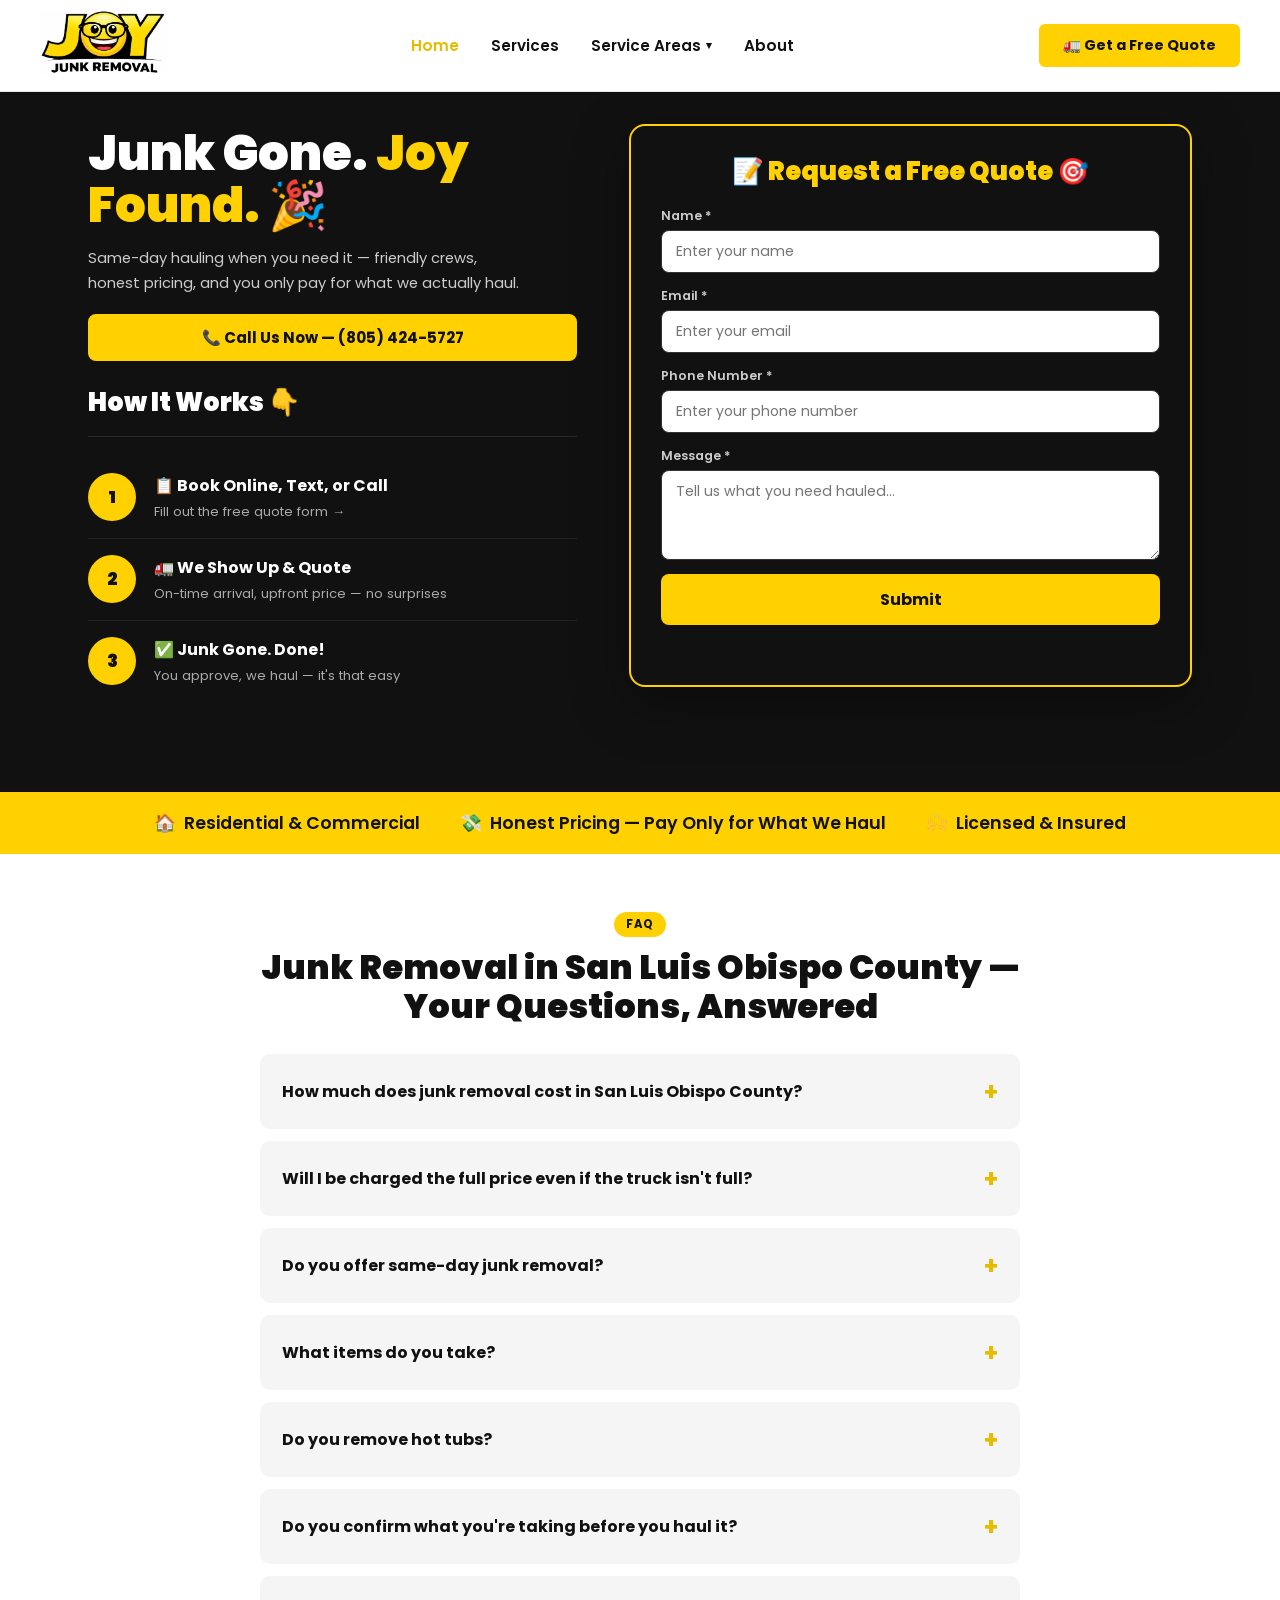
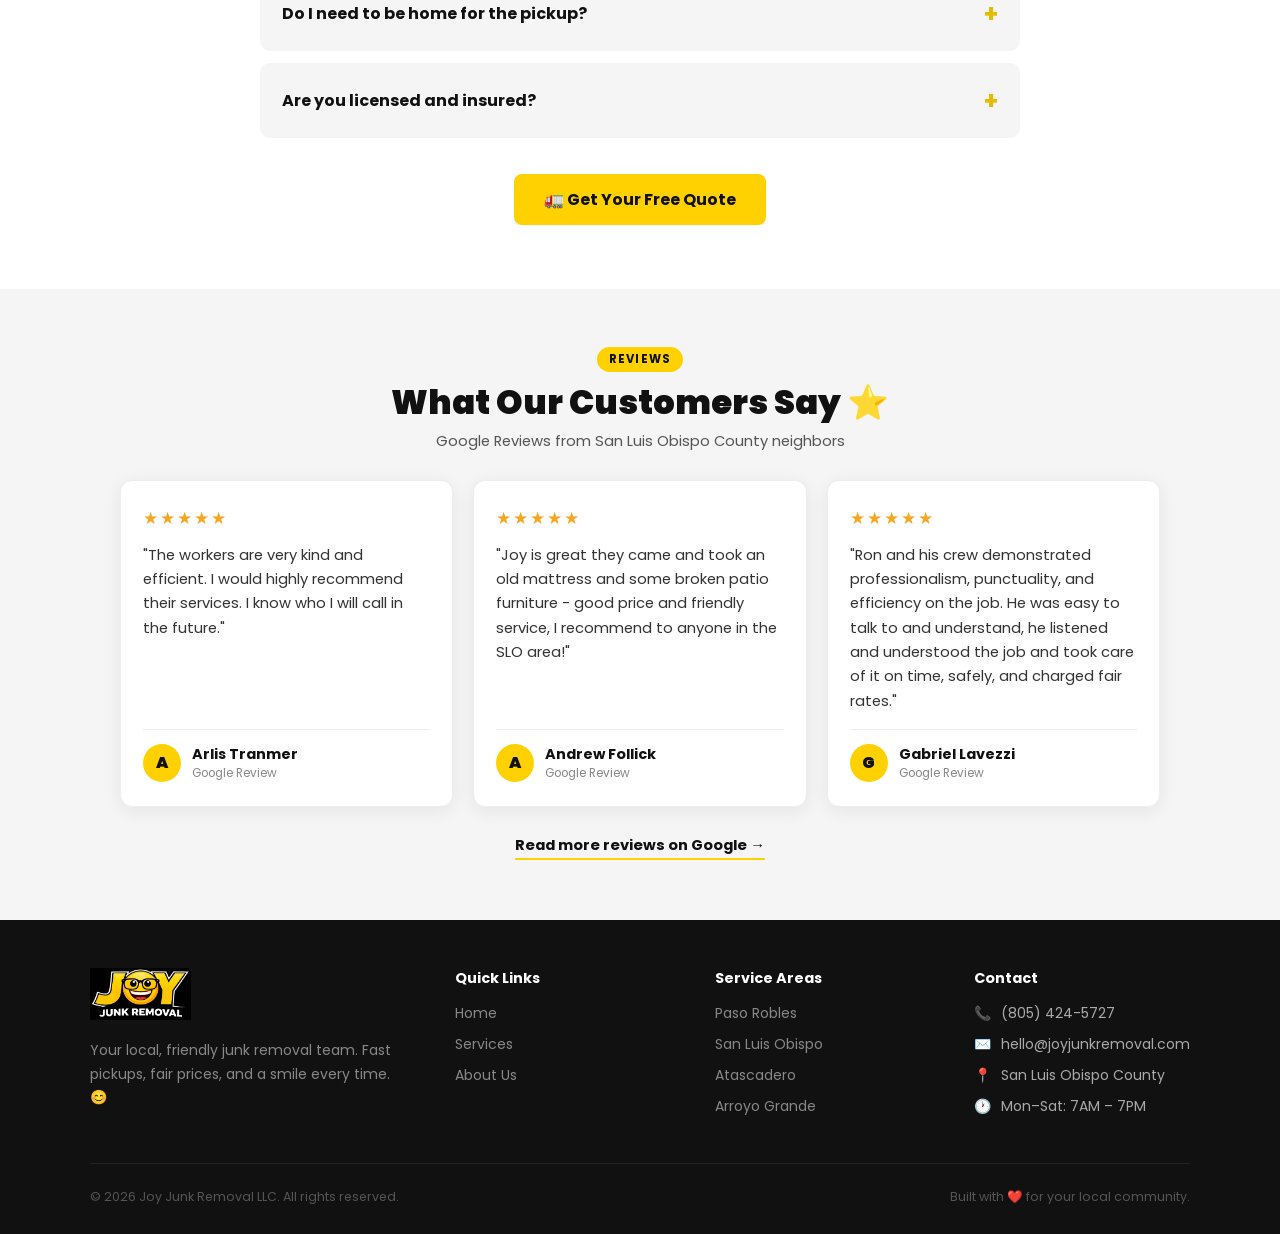
==== commit ff38f9b7: "Apply competitor-research findings to site (FAQ, hot tub, pricing) Co-Authored-By: Claude Opus 4.8 <" ====
--- a/index.html
+++ b/index.html
@@ -21,7 +21,7 @@
   <link href="https://fonts.googleapis.com/css2?family=Poppins:wght@400;600;700;900&display=swap" rel="stylesheet" />
   <link rel="manifest" href="manifest.json" />
   <meta name="theme-color" content="#FFD100" />
-  <link rel="icon" type="image/png" href="/favicon.png" />
+  <link rel="icon" type="image/png" href="/favicon.png?v=3" />
   <link rel="apple-touch-icon" href="/apple-touch-icon.png" />
   <link rel="stylesheet" href="css/styles.css" />
 
@@ -64,6 +64,7 @@
       "name": "Junk Removal Services",
       "itemListElement": [
         { "@type": "Offer", "itemOffered": { "@type": "Service", "name": "Furniture Removal" } },
+        { "@type": "Offer", "itemOffered": { "@type": "Service", "name": "Hot Tub & Spa Removal" } },
         { "@type": "Offer", "itemOffered": { "@type": "Service", "name": "Home Cleanouts" } },
         { "@type": "Offer", "itemOffered": { "@type": "Service", "name": "Construction Debris Removal" } },
         { "@type": "Offer", "itemOffered": { "@type": "Service", "name": "Appliance & Electronics Hauling" } },
@@ -85,27 +86,37 @@
       {
         "@type": "Question",
         "name": "How much does junk removal cost in San Luis Obispo County?",
-        "acceptedAnswer": { "@type": "Answer", "text": "Pricing depends on the volume and type of items being hauled. Text us some photos or give us a call and we will give you a clear, upfront price before we lift a single item — no hidden fees or surprises. Reach us at (805) 424-5727 or fill out our online form." }
-      },
-      {
-        "@type": "Question",
-        "name": "What areas do you serve?",
-        "acceptedAnswer": { "@type": "Answer", "text": "We serve all of San Luis Obispo County, including San Luis Obispo, Paso Robles, Atascadero, Arroyo Grande, Pismo Beach, Morro Bay, Nipomo, Templeton, Los Osos, and Grover Beach." }
+        "acceptedAnswer": { "@type": "Answer", "text": "Pricing is based on how much space your items take in the truck. We give you a clear, upfront price before we start — and you only pay for what we actually haul, never a padded max charge. Text a photo or call (805) 424-5727 for a free quote." }
+      },
+      {
+        "@type": "Question",
+        "name": "Will I be charged the full price even if the truck isn't full?",
+        "acceptedAnswer": { "@type": "Answer", "text": "No. You pay for the space your junk actually takes up — not a flat max fee. The quote is the price, with no surprises." }
       },
       {
         "@type": "Question",
         "name": "Do you offer same-day junk removal?",
-        "acceptedAnswer": { "@type": "Answer", "text": "Yes — we offer same-day and next-day pickups whenever our schedule allows. Call us early at (805) 424-5727 to check availability for your area." }
-      },
-      {
-        "@type": "Question",
-        "name": "What items can you haul away?",
-        "acceptedAnswer": { "@type": "Answer", "text": "We haul furniture, mattresses, appliances, electronics, construction debris, yard waste, and full home, office, estate, and storage-unit cleanouts. If you're not sure about an item, just ask." }
+        "acceptedAnswer": { "@type": "Answer", "text": "Yes — same-day and next-day pickups are often available. Call early at (805) 424-5727 and we'll do our best to get to you today." }
+      },
+      {
+        "@type": "Question",
+        "name": "What items do you take?",
+        "acceptedAnswer": { "@type": "Answer", "text": "Furniture, mattresses, appliances, electronics, hot tubs, construction debris, yard waste, and full home, garage, office, and estate cleanouts. If you're not sure about an item, just ask." }
+      },
+      {
+        "@type": "Question",
+        "name": "Do you remove hot tubs?",
+        "acceptedAnswer": { "@type": "Answer", "text": "Yes — we remove and haul away old hot tubs and spas. Send us a photo for a quick quote." }
+      },
+      {
+        "@type": "Question",
+        "name": "Do you confirm what you're taking before you haul it?",
+        "acceptedAnswer": { "@type": "Answer", "text": "Always. We walk through everything with you and only take what you point out — nothing leaves without your okay." }
       },
       {
         "@type": "Question",
         "name": "Do I need to be home for the pickup?",
-        "acceptedAnswer": { "@type": "Answer", "text": "Not always. As long as we can safely access the items and you've approved the quote, we can often complete the job without you being on site. We'll coordinate the details when you book." }
+        "acceptedAnswer": { "@type": "Answer", "text": "Not always. As long as we can safely access the items and you've approved the quote, we can often complete the job without you on site." }
       },
       {
         "@type": "Question",
@@ -166,7 +177,7 @@
       <!-- LEFT: headline + info -->
       <div class="hero-content">
         <h1>Junk Gone. <span>Joy Found.</span> 🎉</h1>
-        <p class="sub">We haul it all — fast, friendly, and at a price you'll love.</p>
+        <p class="sub">Same-day hauling when you need it — friendly crews, honest pricing, and you only pay for what we actually haul.</p>
         <a class="call-cta" href="tel:+18054245727">📞 Call Us Now — (805) 424-5727</a>
         <p style="font-size:1.6rem;font-weight:900;color:#fff;margin-bottom:14px;">How It Works 👇</p>
         <div class="hero-contact-strip">
@@ -220,7 +231,7 @@
   <!-- ── TRUST BAR ── -->
   <div class="trust-bar">
     <div class="trust-item"><span>🏠</span> Residential & Commercial</div>
-    <div class="trust-item"><span>💸</span> Upfront Pricing — No Hidden Fees</div>
+    <div class="trust-item"><span>💸</span> Honest Pricing — Pay Only for What We Haul</div>
     <div class="trust-item"><span>🙌</span> Licensed & Insured</div>
   </div>
 
@@ -232,27 +243,37 @@
 
       <details class="faq-item">
         <summary>How much does junk removal cost in San Luis Obispo County?</summary>
-        <p>Pricing depends on the volume and type of items being hauled. Text us some photos or give us a call and we will give you a clear, upfront price before we lift a single item — no hidden fees or surprises. Reach us at (805) 424-5727 or fill out our online form.</p>
-      </details>
-
-      <details class="faq-item">
-        <summary>What areas do you serve?</summary>
-        <p>We serve all of San Luis Obispo County, including San Luis Obispo, Paso Robles, Atascadero, Arroyo Grande, Pismo Beach, Morro Bay, Nipomo, Templeton, Los Osos, and Grover Beach.</p>
+        <p>Pricing is based on how much space your items take in the truck. We give you a clear, upfront price before we start — and you only pay for what we actually haul, never a padded max charge. Text a photo or call (805) 424-5727 for a free quote.</p>
+      </details>
+
+      <details class="faq-item">
+        <summary>Will I be charged the full price even if the truck isn't full?</summary>
+        <p>No. You pay for the space your junk actually takes up — not a flat max fee. The quote is the price, with no surprises.</p>
       </details>
 
       <details class="faq-item">
         <summary>Do you offer same-day junk removal?</summary>
-        <p>Yes — we offer same-day and next-day pickups whenever our schedule allows. Call us early at (805) 424-5727 to check availability for your area.</p>
-      </details>
-
-      <details class="faq-item">
-        <summary>What items can you haul away?</summary>
-        <p>We haul furniture, mattresses, appliances, electronics, construction debris, yard waste, and full home, office, estate, and storage-unit cleanouts. If you're not sure about an item, just ask.</p>
+        <p>Yes — same-day and next-day pickups are often available. Call early at (805) 424-5727 and we'll do our best to get to you today.</p>
+      </details>
+
+      <details class="faq-item">
+        <summary>What items do you take?</summary>
+        <p>Furniture, mattresses, appliances, electronics, hot tubs, construction debris, yard waste, and full home, garage, office, and estate cleanouts. If you're not sure about an item, just ask.</p>
+      </details>
+
+      <details class="faq-item">
+        <summary>Do you remove hot tubs?</summary>
+        <p>Yes — we remove and haul away old hot tubs and spas. Send us a photo for a quick quote.</p>
+      </details>
+
+      <details class="faq-item">
+        <summary>Do you confirm what you're taking before you haul it?</summary>
+        <p>Always. We walk through everything with you and only take what you point out — nothing leaves without your okay.</p>
       </details>
 
       <details class="faq-item">
         <summary>Do I need to be home for the pickup?</summary>
-        <p>Not always. As long as we can safely access the items and you've approved the quote, we can often complete the job without you being on site. We'll coordinate the details when you book.</p>
+        <p>Not always. As long as we can safely access the items and you've approved the quote, we can often complete the job without you on site.</p>
       </details>
 
       <details class="faq-item">
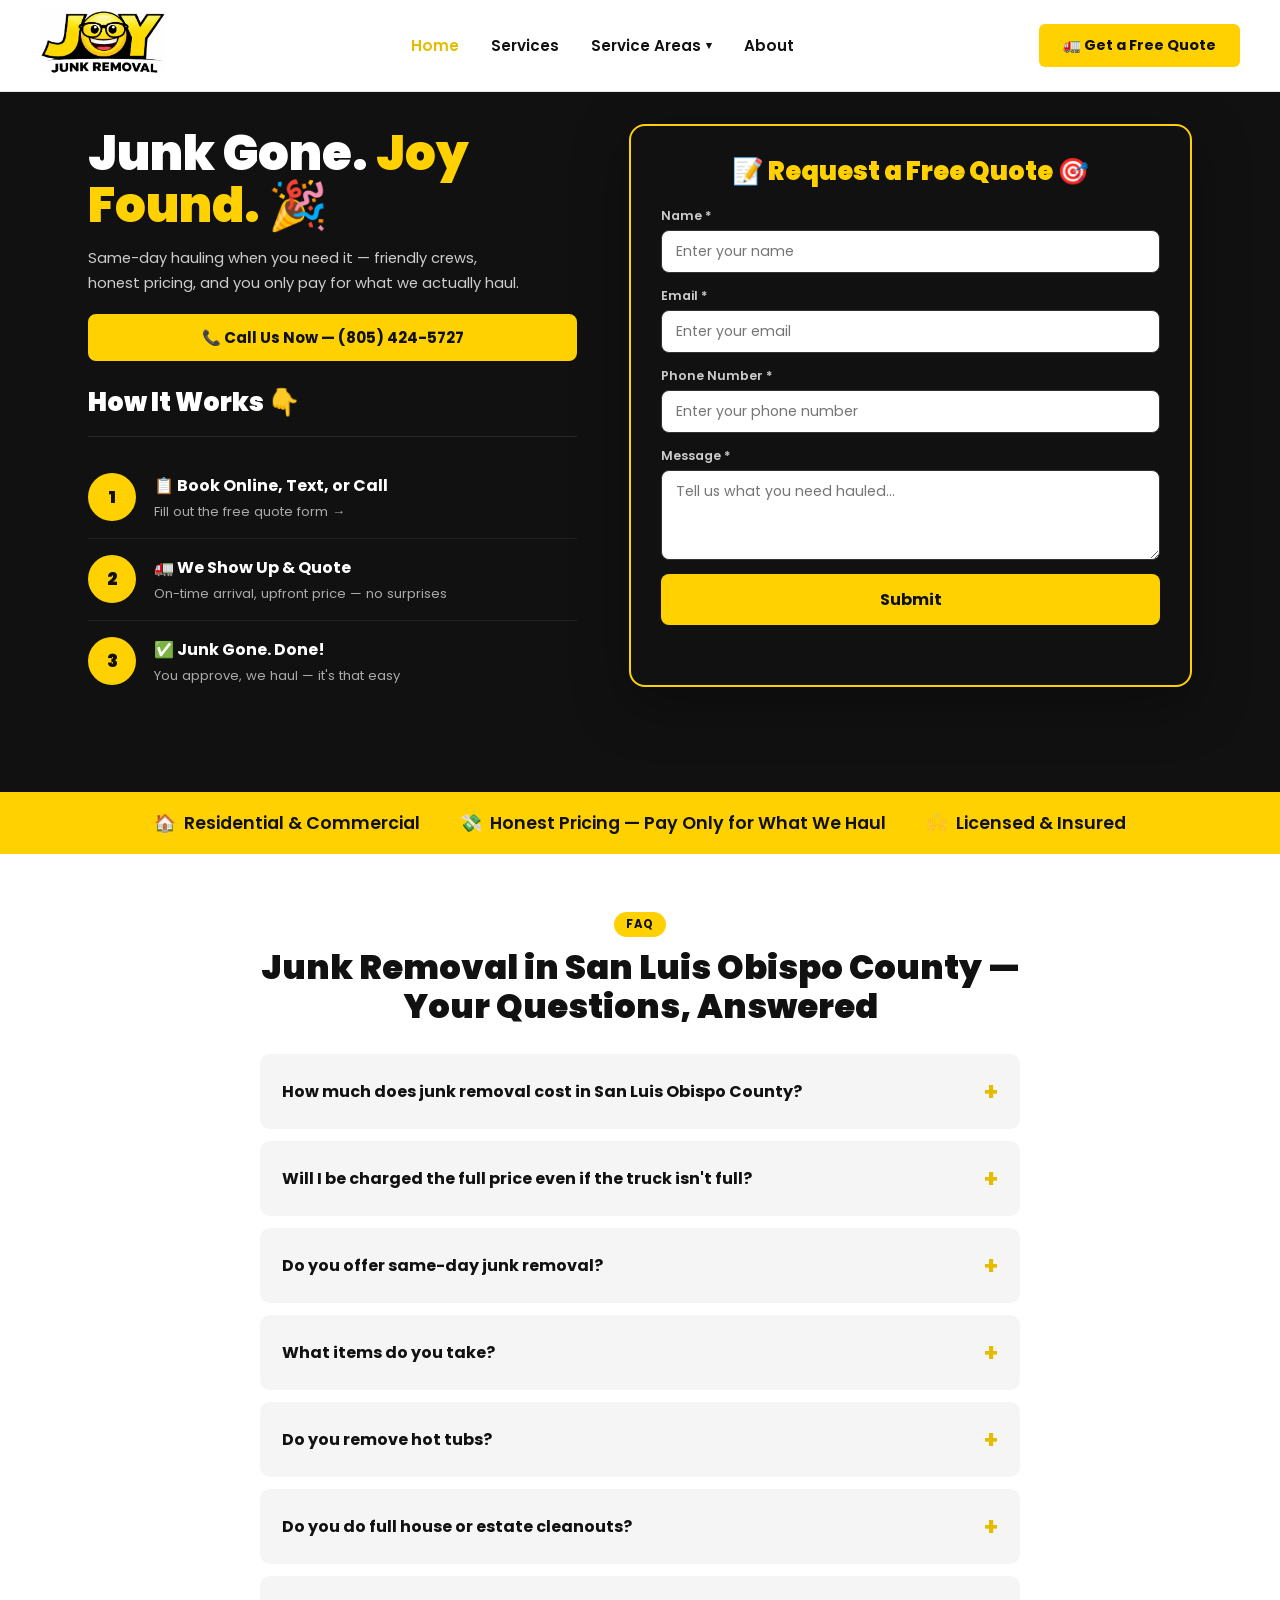
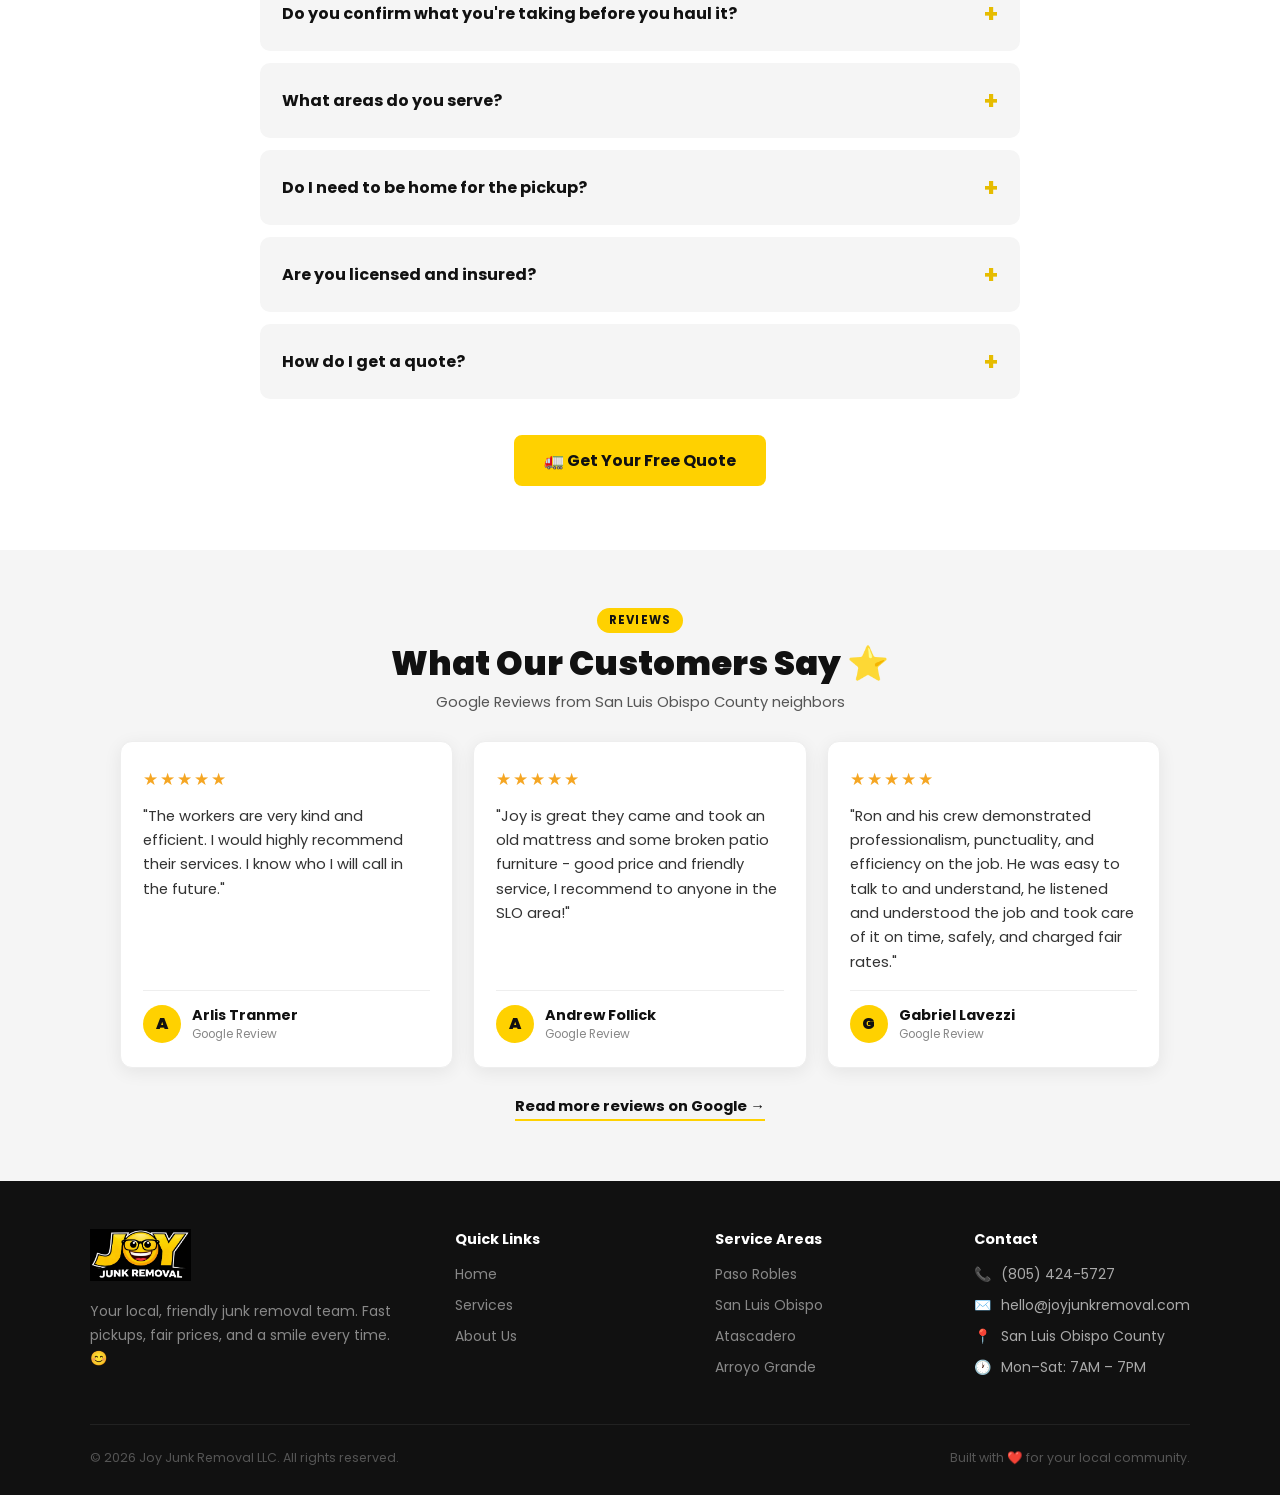
==== commit f077f164: "Expand home FAQ to all 11 Q&A items Co-Authored-By: Claude Opus 4.8 <noreply@anthropic.com>" ====
--- a/index.html
+++ b/index.html
@@ -110,11 +110,21 @@
       },
       {
         "@type": "Question",
+        "name": "Do you do full house or estate cleanouts?",
+        "acceptedAnswer": { "@type": "Answer", "text": "Yes — from a single item to a whole house, including the heavy, awkward stuff. We leave it broom-clean." }
+      },
+      {
+        "@type": "Question",
         "name": "Do you confirm what you're taking before you haul it?",
         "acceptedAnswer": { "@type": "Answer", "text": "Always. We walk through everything with you and only take what you point out — nothing leaves without your okay." }
       },
       {
         "@type": "Question",
+        "name": "What areas do you serve?",
+        "acceptedAnswer": { "@type": "Answer", "text": "All of San Luis Obispo County — San Luis Obispo, Paso Robles, Atascadero, Arroyo Grande, Pismo Beach, Morro Bay, Nipomo, and nearby towns." }
+      },
+      {
+        "@type": "Question",
         "name": "Do I need to be home for the pickup?",
         "acceptedAnswer": { "@type": "Answer", "text": "Not always. As long as we can safely access the items and you've approved the quote, we can often complete the job without you on site." }
       },
@@ -122,6 +132,11 @@
         "@type": "Question",
         "name": "Are you licensed and insured?",
         "acceptedAnswer": { "@type": "Answer", "text": "Yes. Joy Junk Removal is fully licensed and insured, so your home and property are protected on every job." }
+      },
+      {
+        "@type": "Question",
+        "name": "How do I get a quote?",
+        "acceptedAnswer": { "@type": "Answer", "text": "Text a few photos or call (805) 424-5727, or use the form at joyjunkremoval.com. Free, no obligation." }
       }
     ]
   }
@@ -267,11 +282,21 @@
       </details>
 
       <details class="faq-item">
+        <summary>Do you do full house or estate cleanouts?</summary>
+        <p>Yes — from a single item to a whole house, including the heavy, awkward stuff. We leave it broom-clean.</p>
+      </details>
+
+      <details class="faq-item">
         <summary>Do you confirm what you're taking before you haul it?</summary>
         <p>Always. We walk through everything with you and only take what you point out — nothing leaves without your okay.</p>
       </details>
 
       <details class="faq-item">
+        <summary>What areas do you serve?</summary>
+        <p>All of San Luis Obispo County — San Luis Obispo, Paso Robles, Atascadero, Arroyo Grande, Pismo Beach, Morro Bay, Nipomo, and nearby towns.</p>
+      </details>
+
+      <details class="faq-item">
         <summary>Do I need to be home for the pickup?</summary>
         <p>Not always. As long as we can safely access the items and you've approved the quote, we can often complete the job without you on site.</p>
       </details>
@@ -279,6 +304,11 @@
       <details class="faq-item">
         <summary>Are you licensed and insured?</summary>
         <p>Yes. Joy Junk Removal is fully licensed and insured, so your home and property are protected on every job.</p>
+      </details>
+
+      <details class="faq-item">
+        <summary>How do I get a quote?</summary>
+        <p>Text a few photos or call (805) 424-5727, or use the form at joyjunkremoval.com. Free, no obligation.</p>
       </details>
 
       <a class="faq-cta" href="#quote-form">🚛 Get Your Free Quote</a>
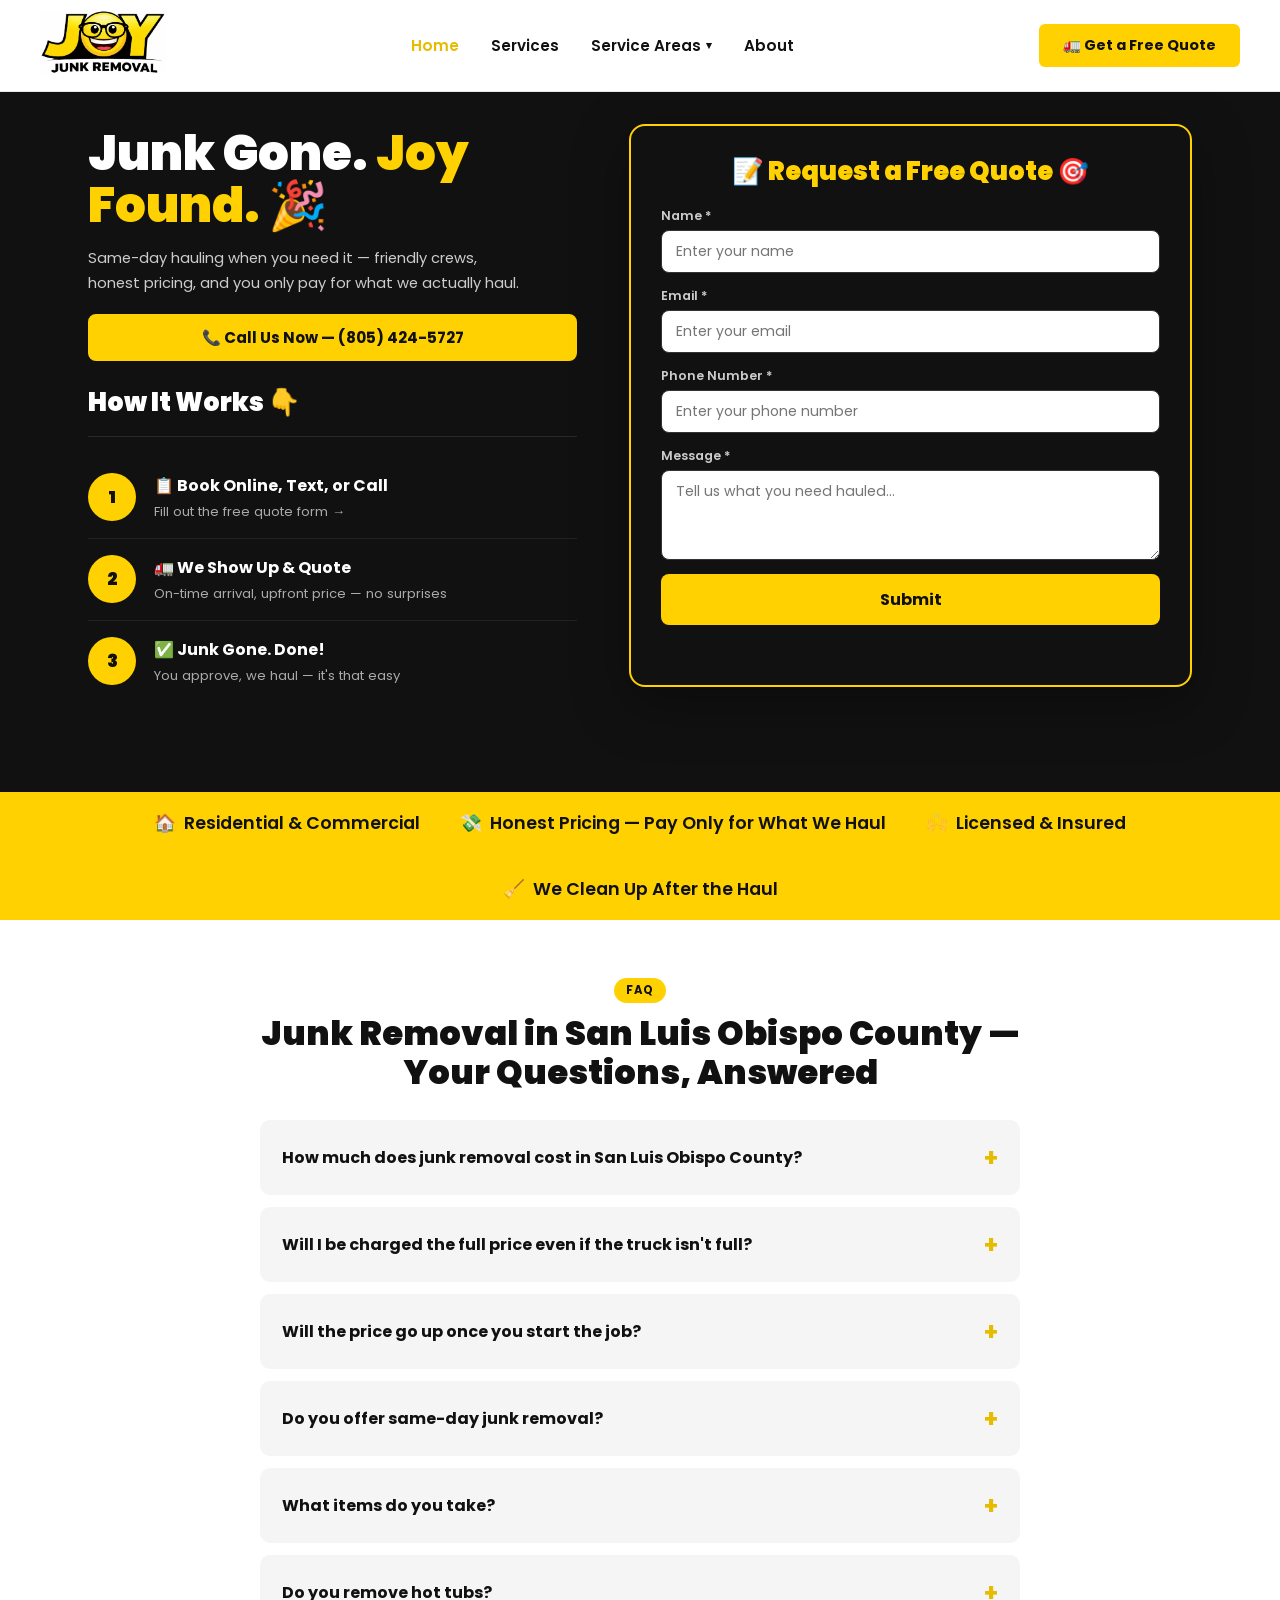
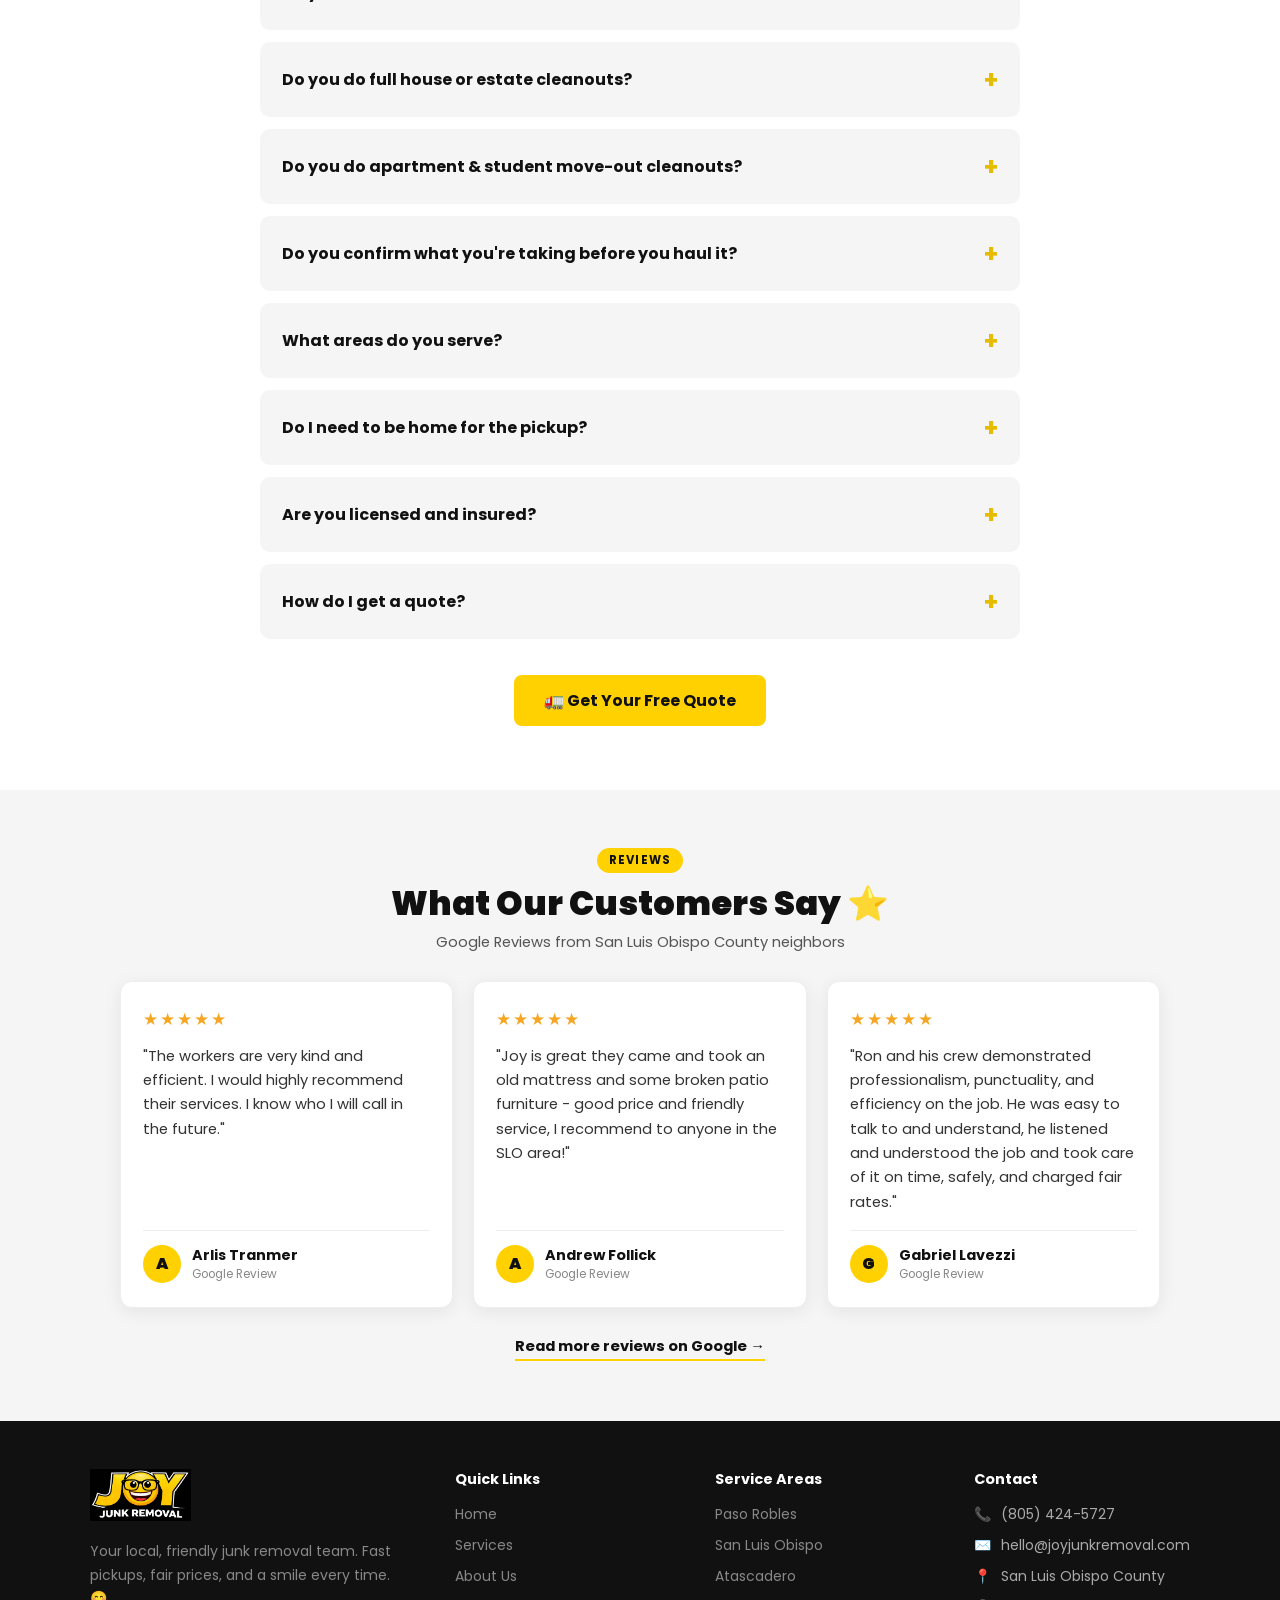
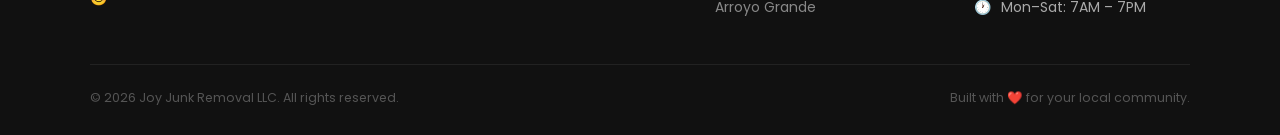
==== commit 5115aece: "Add review-mining FAQs (price-lock, student/Cal Poly move-outs) + clean-up trust signal Co-Authored-" ====
--- a/index.html
+++ b/index.html
@@ -95,6 +95,11 @@
       },
       {
         "@type": "Question",
+        "name": "Will the price go up once you start the job?",
+        "acceptedAnswer": { "@type": "Answer", "text": "No — the price we quote is the price you pay. We never change rates in the middle of a job or add hidden fees, and you only pay for the space your junk actually takes in the truck. What we quote is what you pay." }
+      },
+      {
+        "@type": "Question",
         "name": "Do you offer same-day junk removal?",
         "acceptedAnswer": { "@type": "Answer", "text": "Yes — same-day and next-day pickups are often available. Call early at (805) 424-5727 and we'll do our best to get to you today." }
       },
@@ -112,6 +117,11 @@
         "@type": "Question",
         "name": "Do you do full house or estate cleanouts?",
         "acceptedAnswer": { "@type": "Answer", "text": "Yes — from a single item to a whole house, including the heavy, awkward stuff. We leave it broom-clean." }
+      },
+      {
+        "@type": "Question",
+        "name": "Do you do apartment & student move-out cleanouts?",
+        "acceptedAnswer": { "@type": "Answer", "text": "Yes — move-outs are one of our busiest jobs. Whether you're a Cal Poly student clearing out a dorm or apartment or a family moving across town, we haul the old couch, mattress, and leftover junk fast — often same-day — so you get your deposit back." }
       },
       {
         "@type": "Question",
@@ -219,6 +229,8 @@
       <div class="form-panel" id="quote-form">
         <h3>📝 Request a Free Quote 🎯</h3>
         <form id="contact-form" onsubmit="submitForm(event)">
+          <!-- Honeypot: hidden from humans, bots fill it -> submission is silently dropped -->
+          <input type="text" id="cf-company" name="company" tabindex="-1" autocomplete="off" aria-hidden="true" style="position:absolute;left:-9999px;width:1px;height:1px;opacity:0;" />
           <div class="cf-group">
             <label>Name *</label>
             <input type="text" id="cf-name" placeholder="Enter your name" required />
@@ -248,6 +260,7 @@
     <div class="trust-item"><span>🏠</span> Residential & Commercial</div>
     <div class="trust-item"><span>💸</span> Honest Pricing — Pay Only for What We Haul</div>
     <div class="trust-item"><span>🙌</span> Licensed & Insured</div>
+    <div class="trust-item"><span>🧹</span> We Clean Up After the Haul</div>
   </div>
 
   <!-- ── FAQ ── -->
@@ -267,6 +280,11 @@
       </details>
 
       <details class="faq-item">
+        <summary>Will the price go up once you start the job?</summary>
+        <p>No — the price we quote is the price you pay. We never change rates in the middle of a job or tack on hidden fees, and you only pay for the space your junk actually takes in the truck. What we quote is what you pay. 👍</p>
+      </details>
+
+      <details class="faq-item">
         <summary>Do you offer same-day junk removal?</summary>
         <p>Yes — same-day and next-day pickups are often available. Call early at (805) 424-5727 and we'll do our best to get to you today.</p>
       </details>
@@ -284,6 +302,11 @@
       <details class="faq-item">
         <summary>Do you do full house or estate cleanouts?</summary>
         <p>Yes — from a single item to a whole house, including the heavy, awkward stuff. We leave it broom-clean.</p>
+      </details>
+
+      <details class="faq-item">
+        <summary>Do you do apartment & student move-out cleanouts?</summary>
+        <p>Yes — move-outs are one of our busiest jobs. Whether you're a Cal Poly student clearing out a dorm or apartment or a family moving across town, we haul the old couch, mattress, and leftover junk fast — often same-day — so you get your deposit back. 🎓</p>
       </details>
 
       <details class="faq-item">
@@ -401,6 +424,6 @@
   <script>if ("serviceWorker" in navigator) navigator.serviceWorker.register("/sw.js");</script>
   <script src="js/main.js" defer></script>
   <!-- Cloudflare Web Analytics -->
-  <script defer src='https://static.cloudflareinsights.com/beacon.min.js' data-cf-beacon='{"token": "8697895367854fa19066d54d966d7712"}'></script>
+  <script defer src='https://static.cloudflareinsights.com/beacon.min.js' data-cf-beacon='{"token": "5879f2e74c1949ac8a1ff5fc80c3b0d9"}'></script>
 </body>
 </html>
